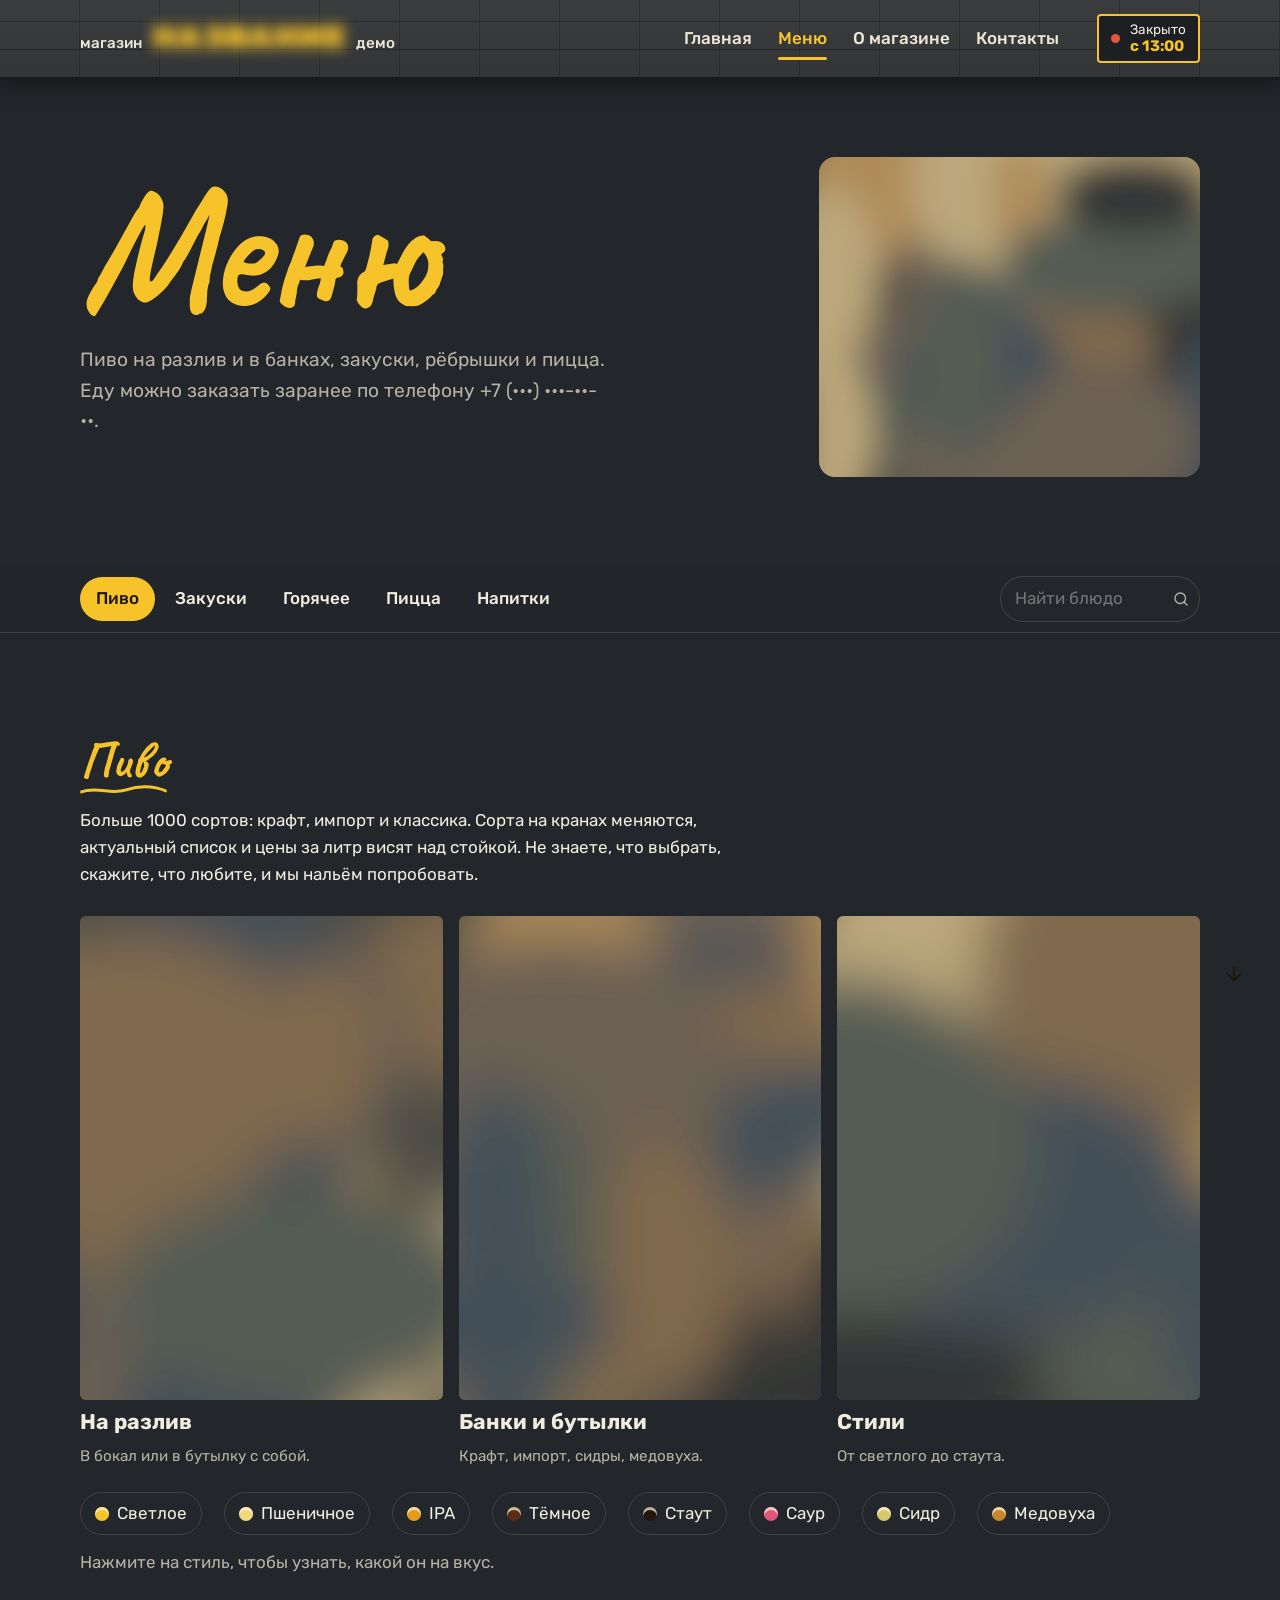
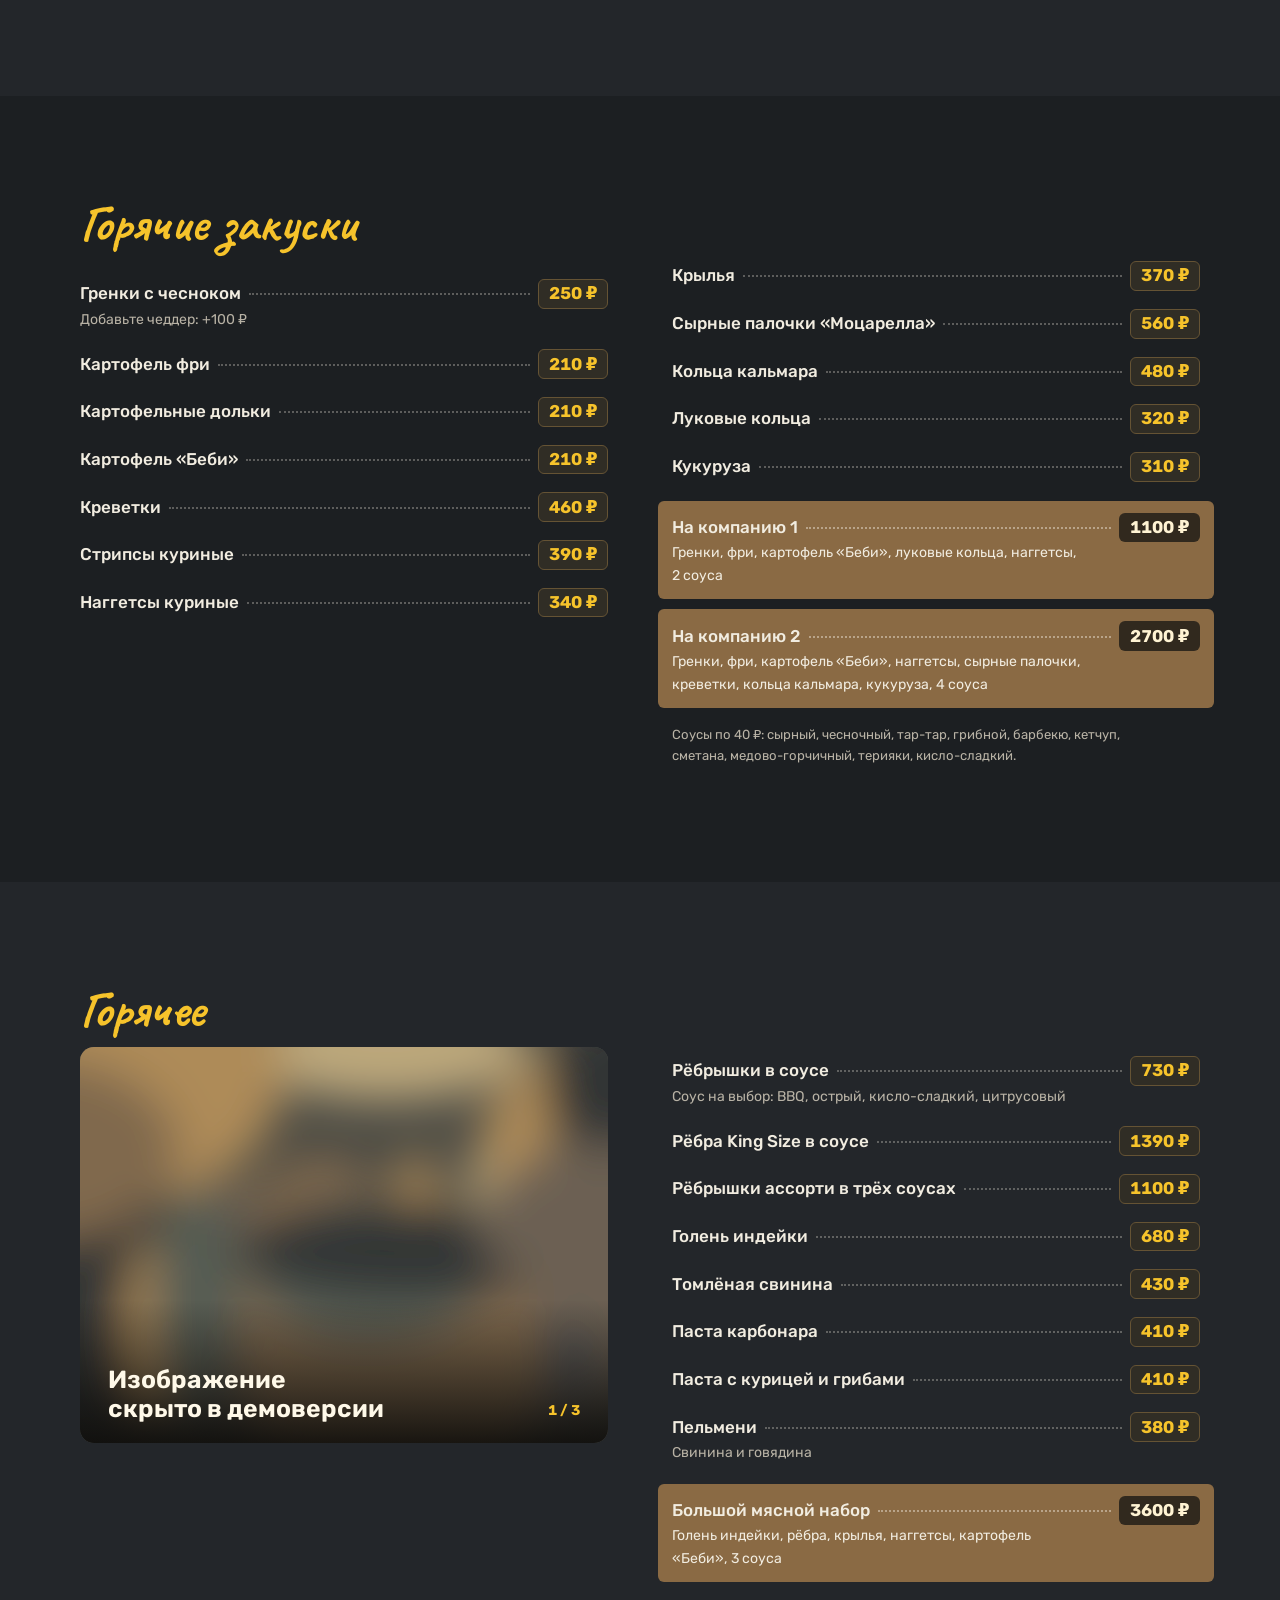
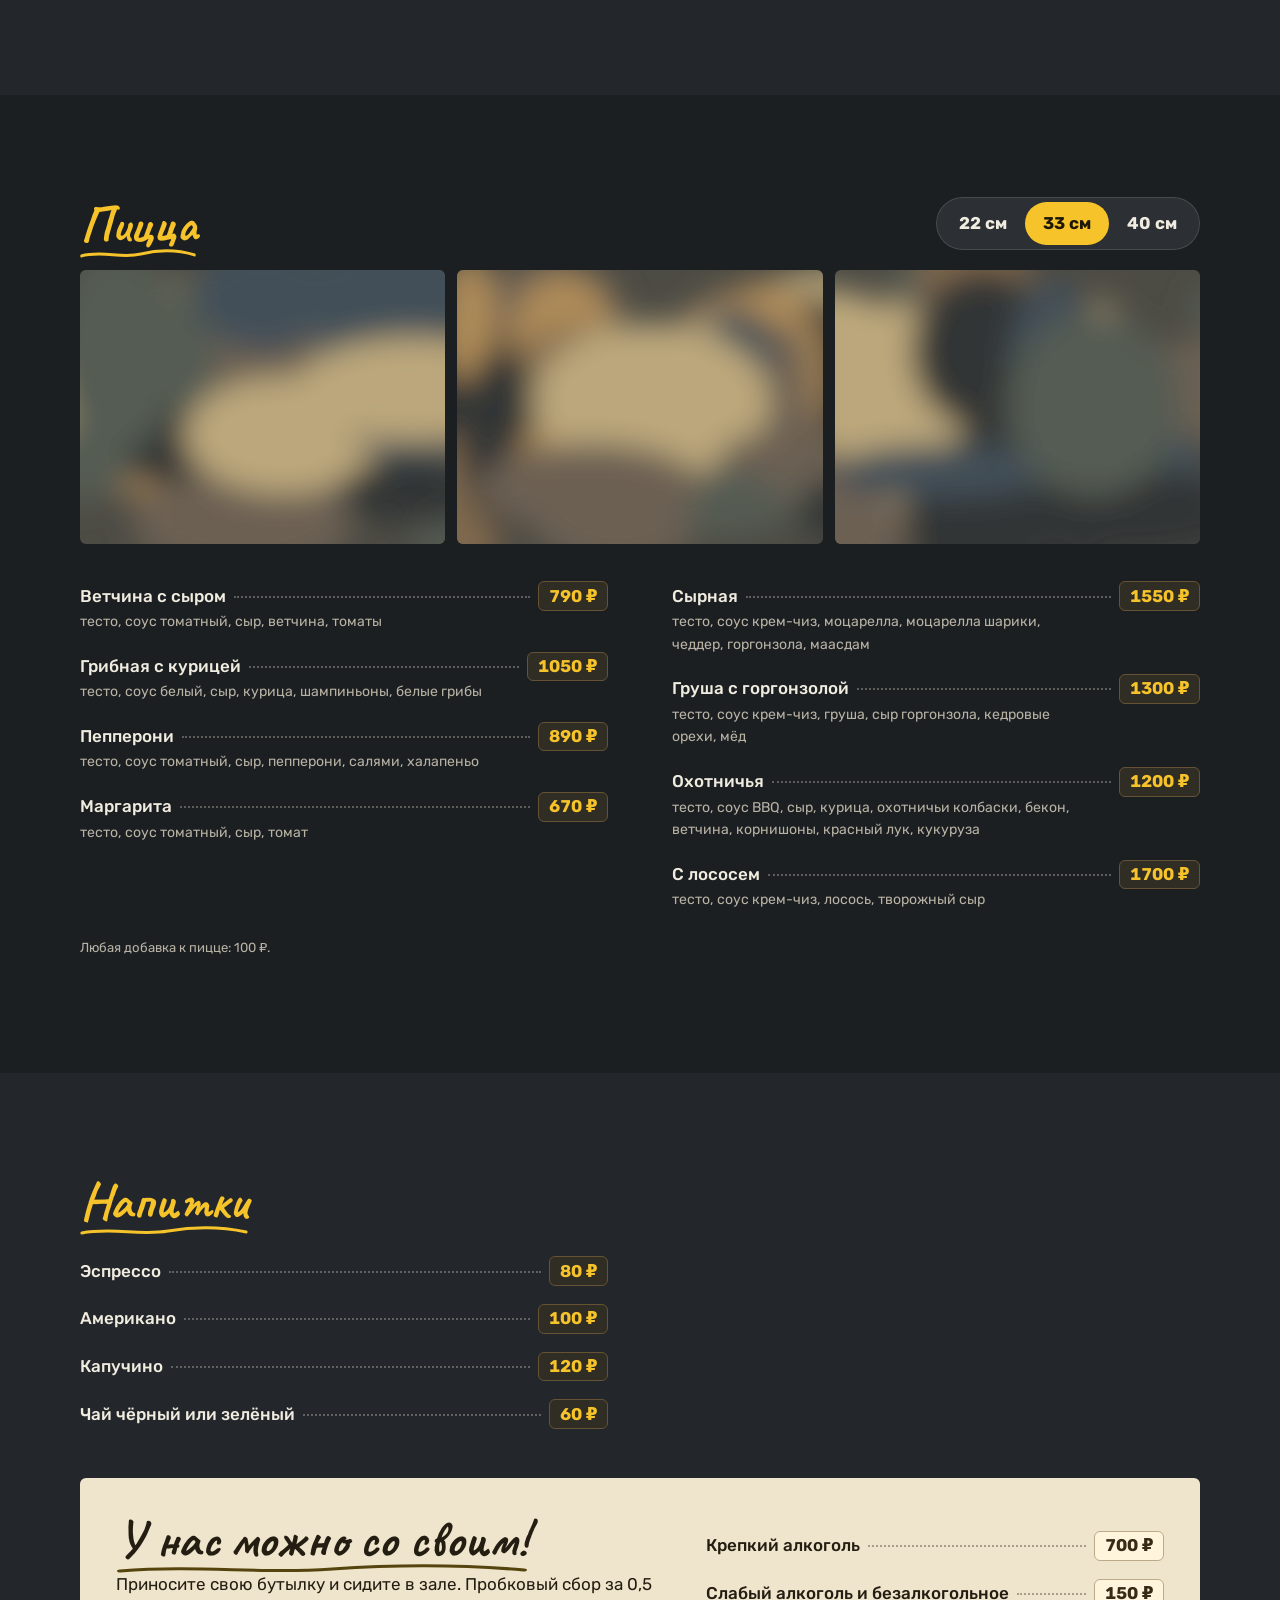
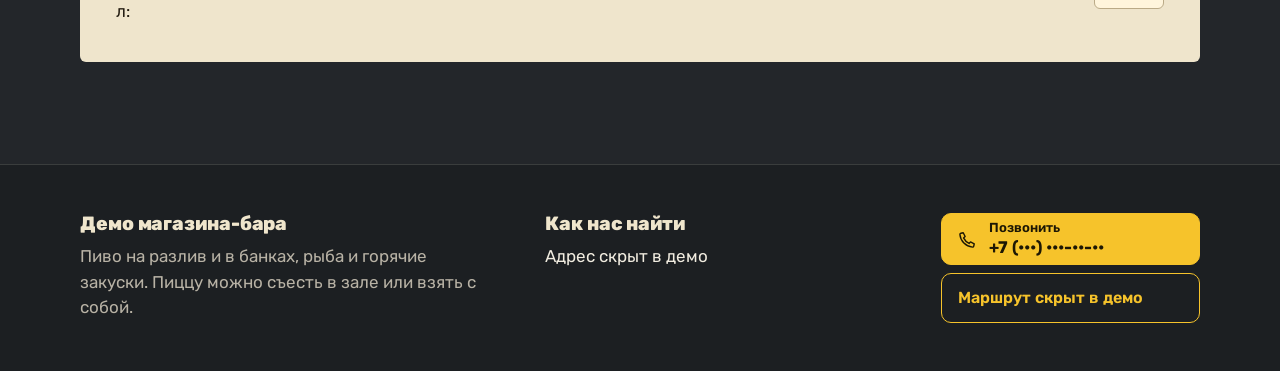
==== menu.html @ 4561864c "Publish anonymized interactive menu demo" ====
<!doctype html>
<html lang="ru" class="no-js"><head>
  <meta charset="utf-8">
  <meta name="viewport" content="width=device-width, initial-scale=1">
  <title>Меню: Демо</title>
  <link rel="icon" href="favicon.svg" type="image/svg+xml">
  <meta name="description" content="Демонстрационный сайт магазина-бара с интерактивным меню.">
  <link rel="stylesheet" href="styles.css?v=price-tags1">
  <link rel="stylesheet" href="header.css?v=visit6">
  <link rel="stylesheet" href="fx.css?v=bubbles4">
  <link rel="stylesheet" href="menu.css?v=site4">
  <script src="fx.js?v=visit6" defer=""></script>
  <script src="menu.js?v=20261122-2" defer=""></script>
<meta name="robots" content="noindex,nofollow"><link rel="stylesheet" href="preview.css"></head>
<body>
  <a class="skip" href="#main">К содержимому</a>
  <header class="site-header">
    <div class="wrap facade">
      <a class="sign-logo" href="index.html" aria-label="Магазин-бар «Демо», на главную"><small>магазин</small><b>Название</b><small>демо</small></a>
      <nav class="nav" id="site-nav" aria-label="Разделы сайта">
        <a href="index.html">Главная</a>
        <a href="menu.html" aria-current="page">Меню</a>
        <a href="about.html">О магазине</a>
        <a href="contacts.html">Контакты</a>
      </nav>
      <a class="plate" href="contacts.html" aria-label="Часы работы и контакты"><i></i><span class="plate-text">Часы<b>работы</b></span></a>
      <button class="menu-btn" type="button" aria-expanded="false" aria-controls="site-nav">Разделы</button>
    </div>
  </header>
  <main id="main">

    <section class="hero menu-hero">
      <div class="wrap">
        <div>
          <h1 class="menu-title">Меню</h1>
          <p class="lead">Пиво на разлив и в банках, закуски, рёбрышки и пицца. Еду можно заказать заранее по телефону <span class=" demo-inactive" title="Контакты скрыты в демоверсии">+7 (•••) •••-••-••</span>.</p>
        </div>
        <img width="1280" height="853" class="menu-cover" src="media/blur-f9ff149d.svg" alt="Изображение скрыто в демоверсии" fetchpriority="high">
      </div>
    </section>

    <nav class="m-tabs" aria-label="Разделы меню">
      <div class="wrap">
        <div class="category-strip">
          <span class="pill" aria-hidden="true"></span>
        <a href="#beer">Пиво</a><a href="#snacks">Закуски</a><a href="#hot">Горячее</a><a href="#pizza">Пицца</a><a href="#drinks">Напитки</a>
        </div>
        <label class="m-search"><span class="sr">Найти блюдо</span><input id="menu-search" type="search" placeholder="Найти блюдо" autocomplete="off"><svg class="ico" viewBox="0 0 24 24" aria-hidden="true"><circle cx="11" cy="11" r="7"></circle><path d="M20 20l-4-4"></path></svg></label>
      </div>
    </nav>

    <div class="search-empty wrap"><h2>Ничего не нашли</h2><p class="lead" style="margin-inline:auto">Попробуйте другое слово, например «пицца» или «крылья».</p></div>

    <section id="beer" class="m-section">
      <div class="wrap">
        <h2 class="hand">Пиво</h2>
        <p>Больше 1000 сортов: крафт, импорт и классика. Сорта на кранах меняются, актуальный список и цены за литр висят над стойкой. Не знаете, что выбрать, скажите, что любите, и мы нальём попробовать.</p>
        <div class="beer-intro">
          <figure><img width="1254" height="1254" src="media/blur-75614ca8.svg" alt="Изображение скрыто в демоверсии" loading="lazy" decoding="async"><figcaption><h3>На разлив</h3><p>В бокал или в бутылку с собой.</p></figcaption></figure>
          <figure><img width="1254" height="1254" src="media/blur-b5d09174.svg" alt="Изображение скрыто в демоверсии" loading="lazy" decoding="async"><figcaption><h3>Банки и бутылки</h3><p>Крафт, импорт, сидры, медовуха.</p></figcaption></figure>
          <figure><img src="media/blur-c4da82c0.svg" width="1086" height="1448" alt="Изображение скрыто в демоверсии" loading="lazy" decoding="async"><figcaption><h3>Стили</h3><p>От светлого до стаута.</p></figcaption></figure>
        </div>
        <ul class="styles-row" aria-label="Стили пива"><li><button type="button" style="--c:#f6c32b" aria-pressed="false" data-note="лёгкое и освежающее, с мягкой солодовой сладостью."><i style="--c:#f6c32b"></i>Светлое</button></li><li><button type="button" style="--c:#f3d77a" aria-pressed="false" data-note="мутное и мягкое, с нотками банана и гвоздики."><i style="--c:#f3d77a"></i>Пшеничное</button></li><li><button type="button" style="--c:#e59a1c" aria-pressed="false" data-note="много хмеля: цитрус, хвоя и заметная горечь."><i style="--c:#e59a1c"></i>IPA</button></li><li><button type="button" style="--c:#5a2d12" aria-pressed="false" data-note="карамель и хлебная корочка, но без тяжести."><i style="--c:#5a2d12"></i>Тёмное</button></li><li><button type="button" style="--c:#24150c" aria-pressed="false" data-note="кофе и шоколад, плотный и бархатистый."><i style="--c:#24150c"></i>Стаут</button></li><li><button type="button" style="--c:#e0567a" aria-pressed="false" data-note="кислое пиво, часто с фруктами и ягодами."><i style="--c:#e0567a"></i>Саур</button></li><li><button type="button" style="--c:#d9c86a" aria-pressed="false" data-note="из яблок, бывает от сухого до сладкого."><i style="--c:#d9c86a"></i>Сидр</button></li><li><button type="button" style="--c:#c8862a" aria-pressed="false" data-note="на мёде, сладкая и пряная."><i style="--c:#c8862a"></i>Медовуха</button></li></ul>
        <p class="style-note" aria-live="polite">Нажмите на стиль, чтобы узнать, какой он на вкус.</p>
      </div>
    </section>

    <section id="snacks" class="m-section band">
      <div class="wrap board-cols">
        <div>
          <h2 class="hand">Горячие закуски</h2>
          <ul class="dots">
            <li><span class="row"><span class="name">Гренки с чесноком</span><span class="price">250 ₽</span></span><span class="desc">Добавьте чеддер: +100 ₽</span></li>
            <li><span class="row"><span class="name">Картофель фри</span><span class="price">210 ₽</span></span></li>
            <li><span class="row"><span class="name">Картофельные дольки</span><span class="price">210 ₽</span></span></li>
            <li><span class="row"><span class="name">Картофель «Беби»</span><span class="price">210 ₽</span></span></li>
            <li><span class="row"><span class="name">Креветки</span><span class="price">460 ₽</span></span></li>
            <li><span class="row"><span class="name">Стрипсы куриные</span><span class="price">390 ₽</span></span></li>
            <li><span class="row"><span class="name">Наггетсы куриные</span><span class="price">340 ₽</span></span></li>
          </ul>
        </div>
        <div>
          <ul class="dots" style="margin-top:clamp(0px, 4.2vw, 64px)">
            <li><span class="row"><span class="name">Крылья</span><span class="price">370 ₽</span></span></li>
            <li><span class="row"><span class="name">Сырные палочки «Моцарелла»</span><span class="price">560 ₽</span></span></li>
            <li><span class="row"><span class="name">Кольца кальмара</span><span class="price">480 ₽</span></span></li>
            <li><span class="row"><span class="name">Луковые кольца</span><span class="price">320 ₽</span></span></li>
            <li><span class="row"><span class="name">Кукуруза</span><span class="price">310 ₽</span></span></li>
            <li class="set"><span class="row"><span class="name">На компанию 1</span><span class="price">1100 ₽</span></span><span class="desc">Гренки, фри, картофель «Беби», луковые кольца, наггетсы, 2 соуса</span></li>
            <li class="set"><span class="row"><span class="name">На компанию 2</span><span class="price">2700 ₽</span></span><span class="desc">Гренки, фри, картофель «Беби», наггетсы, сырные палочки, креветки, кольца кальмара, кукуруза, 4 соуса</span></li>
          </ul>
          <p class="note" style="margin-top:16px">Соусы по 40 ₽: сырный, чесночный, тар-тар, грибной, барбекю, кетчуп, сметана, медово-горчичный, терияки, кисло-сладкий.</p>
        </div>
      </div>
    </section>

    <section id="hot" class="m-section">
      <div class="wrap board-cols" style="align-items:center">
        <figure class="hot-gallery" aria-label="Фотографии горячих блюд">
          <img class="photo" src="media/blur-4751c805.svg" width="960" height="1280" alt="Изображение скрыто в демоверсии" loading="lazy" decoding="async">
          <img width="1280" height="853" class="photo" src="media/blur-5beac68b.svg" alt="Изображение скрыто в демоверсии" loading="lazy" decoding="async">
          <img width="1024" height="1536" class="photo" src="media/blur-de0e8c28.svg" alt="Изображение скрыто в демоверсии" loading="lazy" decoding="async">
          <figcaption class="gallery-bar" hidden=""></figcaption>
        </figure>
        <div>
          <h2 class="hand">Горячее</h2>
          <ul class="dots">
            <li><span class="row"><span class="name">Рёбрышки в соусе</span><span class="price">730 ₽</span></span><span class="desc">Соус на выбор: BBQ, острый, кисло-сладкий, цитрусовый</span></li>
            <li><span class="row"><span class="name">Рёбра King Size в соусе</span><span class="price">1390 ₽</span></span></li>
            <li><span class="row"><span class="name">Рёбрышки ассорти в трёх соусах</span><span class="price">1100 ₽</span></span></li>
            <li><span class="row"><span class="name">Голень индейки</span><span class="price">680 ₽</span></span></li>
            <li><span class="row"><span class="name">Томлёная свинина</span><span class="price">430 ₽</span></span></li>
            <li><span class="row"><span class="name">Паста карбонара</span><span class="price">410 ₽</span></span></li>
            <li><span class="row"><span class="name">Паста с курицей и грибами</span><span class="price">410 ₽</span></span></li>
            <li><span class="row"><span class="name">Пельмени</span><span class="price">380 ₽</span></span><span class="desc">Свинина и говядина</span></li>
            <li class="set"><span class="row"><span class="name">Большой мясной набор</span><span class="price">3600 ₽</span></span><span class="desc">Голень индейки, рёбра, крылья, наггетсы, картофель «Беби», 3 соуса</span></li>
          </ul>
        </div>
      </div>
    </section>

    <section id="pizza" class="m-section band">
      <div class="wrap">
        <div class="pizza-head">
          <h2 class="hand">Пицца</h2>
          <fieldset class="size-switch">
            <legend class="sr">Размер пиццы</legend>
            <input type="radio" name="size" id="s22" value="22"><label for="s22">22 см</label>
            <input type="radio" name="size" id="s33" value="33" checked=""><label for="s33">33 см</label>
            <input type="radio" name="size" id="s40" value="40"><label for="s40">40 см</label>
          </fieldset>
        </div>
        <div class="pizza-photos">
          <img src="media/blur-4e6efe01.svg" width="1280" height="853" alt="Изображение скрыто в демоверсии" loading="lazy" decoding="async">
          <img src="media/blur-3e0141e2.svg" width="1280" height="853" alt="Изображение скрыто в демоверсии" loading="lazy" decoding="async">
          <img src="media/blur-7a0682ce.svg" width="1280" height="853" alt="Изображение скрыто в демоверсии" loading="lazy" decoding="async">
        </div>
        <div class="board-cols" aria-live="polite">
          <ul class="dots">
            <li><span class="row"><span class="name">Ветчина с сыром</span><span class="price"><span class="num" data-s22="490" data-s33="790" data-s40="990">790</span> ₽</span></span><span class="desc">тесто, соус томатный, сыр, ветчина, томаты</span><span class="desc sizes-static">22 см: 490 ₽, 33 см: 790 ₽, 40 см: 990 ₽</span></li>
            <li><span class="row"><span class="name">Грибная с курицей</span><span class="price"><span class="num" data-s22="690" data-s33="1050" data-s40="1400">1050</span> ₽</span></span><span class="desc">тесто, соус белый, сыр, курица, шампиньоны, белые грибы</span><span class="desc sizes-static">22 см: 690 ₽, 33 см: 1050 ₽, 40 см: 1400 ₽</span></li>
            <li><span class="row"><span class="name">Пепперони</span><span class="price"><span class="num" data-s22="570" data-s33="890" data-s40="1200">890</span> ₽</span></span><span class="desc">тесто, соус томатный, сыр, пепперони, салями, халапеньо</span><span class="desc sizes-static">22 см: 570 ₽, 33 см: 890 ₽, 40 см: 1200 ₽</span></li>
            <li><span class="row"><span class="name">Маргарита</span><span class="price"><span class="num" data-s22="430" data-s33="670" data-s40="800">670</span> ₽</span></span><span class="desc">тесто, соус томатный, сыр, томат</span><span class="desc sizes-static">22 см: 430 ₽, 33 см: 670 ₽, 40 см: 800 ₽</span></li>
          </ul>
          <ul class="dots">
            <li><span class="row"><span class="name">Сырная</span><span class="price"><span class="num" data-s22="970" data-s33="1550" data-s40="1900">1550</span> ₽</span></span><span class="desc">тесто, соус крем-чиз, моцарелла, моцарелла шарики, чеддер, горгонзола, маасдам</span><span class="desc sizes-static">22 см: 970 ₽, 33 см: 1550 ₽, 40 см: 1900 ₽</span></li>
            <li><span class="row"><span class="name">Груша с горгонзолой</span><span class="price"><span class="num" data-s22="840" data-s33="1300" data-s40="1600">1300</span> ₽</span></span><span class="desc">тесто, соус крем-чиз, груша, сыр горгонзола, кедровые орехи, мёд</span><span class="desc sizes-static">22 см: 840 ₽, 33 см: 1300 ₽, 40 см: 1600 ₽</span></li>
            <li><span class="row"><span class="name">Охотничья</span><span class="price"><span class="num" data-s22="730" data-s33="1200" data-s40="1500">1200</span> ₽</span></span><span class="desc">тесто, соус BBQ, сыр, курица, охотничьи колбаски, бекон, ветчина, корнишоны, красный лук, кукуруза</span><span class="desc sizes-static">22 см: 730 ₽, 33 см: 1200 ₽, 40 см: 1500 ₽</span></li>
            <li><span class="row"><span class="name">С лососем</span><span class="price"><span class="num" data-s22="900" data-s33="1700" data-s40="2000">1700</span> ₽</span></span><span class="desc">тесто, соус крем-чиз, лосось, творожный сыр</span><span class="desc sizes-static">22 см: 900 ₽, 33 см: 1700 ₽, 40 см: 2000 ₽</span></li>
          </ul>
        </div>
        <p class="note" style="margin-top:16px">Любая добавка к пицце: 100 ₽.</p>
      </div>
    </section>

    <section id="drinks" class="m-section">
      <div class="wrap">
        <div class="board-cols" style="margin-bottom:40px">
          <div>
            <h2 class="hand">Напитки</h2>
            <ul class="dots">
            <li><span class="row"><span class="name">Эспрессо</span><span class="price">80 ₽</span></span></li>
            <li><span class="row"><span class="name">Американо</span><span class="price">100 ₽</span></span></li>
            <li><span class="row"><span class="name">Капучино</span><span class="price">120 ₽</span></span></li>
            <li><span class="row"><span class="name">Чай чёрный или зелёный</span><span class="price">60 ₽</span></span></li>
            </ul>
          </div>
        </div>
        <div class="slip">
          <div>
            <h2 class="hand">У нас можно со своим!</h2>
            <p>Приносите свою бутылку и сидите в зале. Пробковый сбор за 0,5 л:</p>
          </div>
          <ul class="dots">
            <li><span class="row"><span class="name">Крепкий алкоголь</span><span class="price">700 ₽</span></span></li>
            <li><span class="row"><span class="name">Слабый алкоголь и безалкогольное</span><span class="price">150 ₽</span></span></li>
          </ul>
        </div>
      </div>
    </section>
  </main>
  <button class="to-top" type="button" aria-label="Наверх"><svg class="ico" viewBox="0 0 24 24" aria-hidden="true"><path d="M12 19V5m-7 7 7-7 7 7"></path></svg></button>
  <footer class="site-footer">
    <div class="wrap footer-inner">
      <div class="footer-about">
        <h2>Демо магазина-бара</h2>
        <p>Пиво на разлив и в банках, рыба и горячие закуски. Пиццу можно съесть в зале или взять с собой.</p>
      </div>
      <div class="footer-location">
        <h2>Как нас найти</h2>
        <p>Адрес скрыт в демо</p>
      </div>
      <div class="footer-actions">
        <span class="btn btn-primary footer-call demo-inactive" title="Контакты скрыты в демоверсии">
          <svg class="ico" viewBox="0 0 24 24" aria-hidden="true"><path d="M6.6 3.5 9 8.2 7 10a15 15 0 0 0 7 7l1.8-2 4.7 2.4-.6 3a1.5 1.5 0 0 1-1.6 1.2C9.8 20.8 3.2 14.2 2.4 5.7A1.5 1.5 0 0 1 3.6 4.1Z"></path></svg>
          <span>Позвонить<strong>+7 (•••) •••-••-••</strong></span>
        </span>
        <span class="btn btn-ghost footer-route demo-inactive" title="Контакты скрыты в демоверсии">Маршрут скрыт в демо</span>
      </div>
    </div>
  </footer>


</body></html>
---- styles.css ----
@font-face { font-family: "Rubik"; font-weight: 300 900; font-display: swap; src: url(fonts/rubik-cyrillic.woff2) format("woff2"); unicode-range: U+0301, U+0400-045F, U+0490-0491, U+04B0-04B1, U+2116; }
@font-face { font-family: "Rubik"; font-weight: 300 900; font-display: swap; src: url(fonts/rubik-latin.woff2) format("woff2"); unicode-range: U+0000-00FF, U+0131, U+0152-0153, U+02BB-02BC, U+02C6, U+02DA, U+02DC, U+2000-206F, U+20AC, U+2122, U+2212, U+FEFF; }
@font-face { font-family: "Caveat"; font-weight: 700; font-display: swap; src: url(fonts/caveat-cyrillic.woff2) format("woff2"); unicode-range: U+0301, U+0400-045F, U+0490-0491, U+04B0-04B1, U+2116; }
@font-face { font-family: "Caveat"; font-weight: 700; font-display: swap; src: url(fonts/caveat-latin.woff2) format("woff2"); unicode-range: U+0000-00FF, U+2000-206F, U+20AC, U+2212; }

:root {
  --graphite: #23262a;   
  --graphite-2: #2c3035; 
  --board: #1c1f22;      
  --chalk: #f1ece0;      
  --chalk-dim: #b8b2a5;
  --mustard: #f6c32b;    
  --mustard-ink: #1d1704;
  --tobacco: #8a6a44;    
  --cream: #efe5cc;
  --line: rgba(241, 236, 224, .14);
  --wrap: 1120px;
  --sans: "Rubik", system-ui, sans-serif;
  --hand: "Caveat", "Rubik", cursive;
  
  --t-small: .82rem;
  --t-h3: 1.333rem;
  --t-h2: clamp(1.8rem, 3.6vw, 2.37rem);
}

* { box-sizing: border-box; }
html { color-scheme: dark; }
body { margin: 0; background: var(--graphite); color: var(--chalk); font: 400 17px/1.6 var(--sans); }
img { display: block; max-width: 100%; height: auto; }
a { color: var(--mustard); }
a:focus-visible, button:focus-visible, [tabindex]:focus-visible { outline: 3px solid var(--mustard); outline-offset: 3px; }

.wrap { width: min(var(--wrap), 100% - 32px); margin-inline: auto; }
.skip { position: absolute; left: -9999px; }
.skip:focus { left: 16px; top: 16px; background: var(--mustard); color: var(--mustard-ink); padding: 8px 12px; z-index: 100; }
.sr { position: absolute; width: 1px; height: 1px; overflow: hidden; clip: rect(0 0 0 0); white-space: nowrap; }

h1, h2, h3 { line-height: 1.1; margin: 0 0 .5em; }
h1 { font-size: clamp(2.6rem, 7vw, 4.2rem); font-weight: 800; letter-spacing: -.01em; }
h2 { font-size: var(--t-h2); font-weight: 800; letter-spacing: -.005em; }
h3 { font-size: var(--t-h3); font-weight: 700; }
p { margin: 0 0 1em; max-width: 62ch; }
.lead { font-size: 1.2rem; color: var(--chalk-dim); max-width: 44ch; }
.note { color: var(--chalk-dim); font-size: var(--t-small); }
.todo { background: rgba(246, 195, 43, .12); border-left: 3px solid var(--mustard); padding: 10px 14px; color: var(--cream); font-size: .9rem; max-width: 52ch; }


.btn { display: inline-block; padding: 12px 24px; border-radius: 999px; font-weight: 700; text-decoration: none; border: 2px solid var(--mustard); transition: background .2s, color .2s, border-color .2s; }
.btn-primary { background: var(--mustard); color: var(--mustard-ink); }
.btn-primary:hover { background: var(--cream); border-color: var(--cream); }
.btn-ghost { color: var(--mustard); }
.btn-ghost:hover { background: var(--mustard); color: var(--mustard-ink); }
.btn-row { display: flex; flex-wrap: wrap; gap: 12px; margin-top: 24px; }


section { padding-block: clamp(56px, 8vw, 104px); }
.band { background: var(--board); }
.split { display: grid; grid-template-columns: 1fr 1fr; gap: clamp(28px, 5vw, 64px); align-items: center; }
.photo { border-radius: 6px; width: 100%; object-fit: cover; }


.hero { padding-block: clamp(36px, 6vw, 80px) clamp(48px, 7vw, 96px); }
.hero .wrap { display: grid; grid-template-columns: 1.3fr .7fr; gap: 32px; align-items: end; }
.sign { font-size: clamp(4.2rem, 15vw, 10.5rem); font-weight: 900; line-height: .86; letter-spacing: -.02em; color: var(--mustard); text-transform: uppercase; margin: 0 0 .25em; }
.sign small { display: block; font-size: max(.2em, 1.15rem); letter-spacing: 0; text-transform: none; color: var(--chalk); font-weight: 500; line-height: 1.3; margin-top: .9em; }


.wide-photo { padding: 0; margin: 0; }
.wide-photo img { width: 100%; height: clamp(240px, 38vw, 520px); object-fit: cover; object-position: 50% 70%; }
.wide-photo figcaption { width: min(var(--wrap), 100% - 32px); margin: 10px auto 0; color: var(--chalk-dim); font-size: var(--t-small); }


.rows { list-style: none; margin: 32px 0 0; padding: 0; border-top: 1px solid var(--line); }
.rows li { display: grid; grid-template-columns: 220px 1fr; gap: 28px; align-items: center; padding: 24px 0; border-bottom: 1px solid var(--line); }
.rows img, .rows .ph { aspect-ratio: 4 / 3; width: 100%; object-fit: cover; border-radius: 6px; }
.rows h3 { margin-bottom: .3em; }
.rows p { color: var(--chalk-dim); margin: 0; }


.board { background: var(--board); border-radius: 10px; padding: clamp(24px, 4vw, 44px); }
.hand { font-family: var(--hand); font-weight: 700; color: var(--mustard); font-size: clamp(2.2rem, 5vw, 3.2rem); line-height: 1; margin: 0 0 .4em; letter-spacing: 0; }
.dots { list-style: none; margin: 0; padding: 0; }
.dots li { padding: 9px 0; }
.dots .row { display: flex; align-items: baseline; gap: 8px; }
.dots .row::after { content: ""; order: 1; flex: 1; border-bottom: 2px dotted rgba(241, 236, 224, .3); transform: translateY(-4px); min-width: 16px; }
.dots .name { font-weight: 500; }
.dots .price { order: 2; font-weight: 700; color: var(--mustard); white-space: nowrap; font-variant-numeric: tabular-nums; }
.dots .desc { display: block; color: var(--chalk-dim); font-size: .88rem; max-width: 46ch; }
.dots li.set { background: var(--tobacco); margin: 10px -14px; padding: 12px 14px; border-radius: 6px; }
.dots li.set .row::after { border-color: rgba(241, 236, 224, .45); }
.dots li.set .price, .dots li.set .desc { color: var(--chalk); }


.slip { background: var(--cream); color: #241d12; border-radius: 6px; padding: clamp(22px, 4vw, 36px); display: grid; grid-template-columns: 1.2fr 1fr; gap: 12px 40px; align-items: center; }
.slip .hand { color: #241d12; margin: 0; }
.slip p { margin: 6px 0 0; }
.slip .dots .row::after { border-color: rgba(36, 29, 18, .35); }
.slip .dots .price { color: #241d12; }


.hours { list-style: none; padding: 0; margin: 0 0 1.2em; max-width: 440px; }
.hours li { display: flex; justify-content: space-between; gap: 16px; padding: 12px 0; border-bottom: 1px solid var(--line); }
.hours b { color: var(--mustard); white-space: nowrap; font-variant-numeric: tabular-nums; }
.hours li.today { font-weight: 700; }
.hours li.today span::after { content: ", сегодня"; font-weight: 400; color: var(--chalk-dim); }


.steps { list-style: none; margin: 32px 0 0; padding: 0; display: grid; grid-template-columns: repeat(3, 1fr); gap: 28px; counter-reset: step; }
.steps li { counter-increment: step; border-top: 3px solid var(--mustard); padding-top: 16px; }
.steps li::before { content: counter(step); display: block; font-weight: 900; font-size: 2.4rem; line-height: 1; color: var(--mustard); margin-bottom: 10px; }
.steps p { color: var(--chalk-dim); margin: 0; }
.steps.vertical { grid-template-columns: 1fr; gap: 20px; margin-top: 20px; }
.steps.vertical li { border-top: 0; border-left: 3px solid var(--mustard); padding: 0 0 0 18px; }
.steps.vertical li::before { font-size: 1.6rem; margin-bottom: 4px; }


.gallery { display: grid; grid-template-columns: 2fr 1fr 1fr; grid-auto-rows: 220px; gap: 12px; margin-top: 28px; }
.gallery figure { margin: 0; position: relative; }
.gallery figure:first-child { grid-row: span 2; }
.gallery img { width: 100%; height: 100%; object-fit: cover; border-radius: 6px; }
.gallery figcaption { position: absolute; left: 10px; bottom: 10px; background: var(--graphite); padding: 4px 10px; border-radius: 4px; font-size: var(--t-small); }


.pin-photo { position: relative; }
.pin-photo img { border-radius: 6px; width: 100%; }
.pin { position: absolute; left: var(--x); top: var(--y); transform: translate(-50%, -100%); display: flex; flex-direction: column; align-items: center; }
.pin span { background: var(--mustard); color: var(--mustard-ink); font-weight: 700; padding: 6px 12px; border-radius: 999px; white-space: nowrap; }
.pin::after { content: ""; border: 9px solid transparent; border-top-color: var(--mustard); }

.phone-big { font-size: clamp(1.8rem, 5vw, 2.8rem); font-weight: 800; color: var(--mustard); text-decoration: none; letter-spacing: -.01em; }
.phone-big:hover { text-decoration: underline; text-decoration-thickness: 3px; text-underline-offset: 6px; }


.ph {
  display: grid; place-content: center; gap: 6px; text-align: center; padding: 18px;
  border: 2px dashed var(--mustard); border-radius: 6px;
  background: repeating-linear-gradient(135deg, var(--graphite-2) 0 14px, #33373c 14px 28px);
  color: var(--cream); font-size: .9rem;
}
.ph::before { content: "Нужно фото"; font-weight: 700; font-size: .78rem; color: var(--mustard-ink); background: var(--mustard); padding: 4px 8px; border-radius: 4px; justify-self: center; }
.ph small { color: var(--chalk-dim); }


.site-footer { background: var(--board); border-top: 1px solid var(--line); }
.footer-inner {
  display: grid; grid-template-columns: minmax(0,1.2fr) minmax(0,1fr) minmax(210px,.75fr);
  align-items: start; gap: clamp(24px,4vw,54px); padding-block: clamp(28px,4vw,48px);
}
.site-footer h2 { font-size: 1.2rem; color: var(--cream); margin: 0 0 10px; }
.site-footer p { color: var(--chalk-dim); max-width: 38ch; margin: 0; line-height: 1.5; }
.footer-location p:first-of-type { color: var(--chalk); margin-bottom: 4px; }
.footer-actions { display: grid; gap: 8px; }
.footer-actions .btn { display: flex; align-items: center; justify-content: flex-start; gap: 12px; min-height: 50px; padding: 6px 16px; border-width: 1px; border-radius: 10px; line-height: 1.25; font-size: 1rem; font-weight: 600; }
.footer-actions .ico { width: 19px; height: 19px; }
.footer-call span { display: grid; gap: 1px; font-size: .82rem; }
.footer-call strong { font-size: 1.05rem; font-weight: 700; }
.footer-route:hover { background: rgba(246,195,43,.08); color: var(--mustard); }
@media (max-width: 800px) {
  .footer-inner { grid-template-columns: 1fr 1fr; gap: 22px 32px; }
  .footer-actions { grid-column: 1 / -1; grid-template-columns: repeat(2,minmax(0,1fr)); }
}
@media (max-width: 540px) {
  .footer-inner { grid-template-columns: minmax(0,1fr); }
  .footer-actions { grid-template-columns: 1fr; }
  .footer-location { border-top: 1px solid var(--line); padding-top: 18px; }
  .footer-actions { margin-right: 54px; }
}


@media (max-width: 860px) {
  .hero .wrap, .split, .slip { grid-template-columns: 1fr; }
  .rows li { grid-template-columns: 120px 1fr; gap: 16px; }
  .rows .ph small { display: none; }
  .steps { grid-template-columns: 1fr; }
  .gallery { grid-template-columns: 1fr 1fr; grid-auto-rows: 160px; }
  .gallery figure:first-child { grid-column: span 2; grid-row: span 2; }
}

a[href^="tel:"] { white-space: nowrap; }

.visit { display: grid; grid-template-columns: 1fr 1fr; border: 1px solid var(--line); border-radius: 16px; overflow: hidden; background: #1d2022; }
.visit-info { padding: clamp(24px,4vw,56px); }
.visit-info h2 { max-width: 12ch; font-size: clamp(2.25rem,4.2vw,4rem); line-height: 1.02; letter-spacing: -.035em; margin: 0 0 28px; }
.visit .hours { max-width: none; margin-bottom: 24px; }
.visit .hours li { align-items: baseline; }
.visit .hours b { font-size: clamp(1.15rem,2vw,1.65rem); }
.visit-actions { display:flex; align-items:center; flex-wrap:wrap; gap:12px; }
.visit-actions .visit-phone { display:inline-flex; align-items:center; gap:10px; padding:8px 14px; border:1px solid #716039; border-radius:12px; text-decoration:none; color:var(--cream); }
.visit-phone .ico { color:var(--mustard); }
.visit-phone small,.visit-phone strong { display:block; line-height:1.25; }
.visit-phone small { font-size:.78rem; }
.visit-phone:hover,.visit-phone:focus-visible { background:#3b3424; }
.visit-award { display: grid; grid-template-rows: minmax(160px,1fr) auto; min-width: 0; scroll-margin-top: 90px; }
.visit-award img { width: 100%; height: 100%; min-height: 0; max-height: 450px; object-fit: cover; }
.visit-review { display: flex; align-items: center; justify-content: space-between; gap: 16px; padding: clamp(18px,2.5vw,32px); background: var(--cream); color: #292318; }
.visit-review h3 { font-size: clamp(1.35rem,2.2vw,2rem); line-height: 1.1; margin: 4px 0 0; }
.visit-review a { flex: none; display: grid; color: inherit; text-align: right; line-height: 1.25; text-decoration: none; }
.visit-review strong { font-size: 1.65rem; }
.visit-review small { text-decoration: underline; text-underline-offset: 3px; font-size: .9rem; }
.visit-review a:hover small { text-decoration-thickness: 2px; }
@media(max-width: 760px) {
  .visit { grid-template-columns: minmax(0,1fr); }
  .visit-award img { height: clamp(190px,52vw,320px); }
}


.home-hero { background: radial-gradient(ellipse at 74% 44%, #322f27, var(--graphite) 62%); }
.home-hero .wrap, .about-hero .wrap { align-items: center; }
.home-intro { max-width: 37ch; font-size: clamp(1.15rem,2vw,1.5rem); line-height: 1.45; }
.home-hero .pour-caption { color: var(--cream); }
.about-hero .photo { max-height: 440px; object-position: center 55%; border-radius: 16px; }
.hours-panel { border: 1px solid var(--line); background: var(--board); border-radius: 16px; padding: clamp(18px,3vw,32px); }
.hours-panel .hours { margin: 12px 0 0; max-width: none; }
.hours-panel .hours li:last-child { border-bottom: 0; }
@media(max-width: 860px) {
  .home-hero .pour { margin-top: 12px; }
  .about-hero .photo { height: clamp(220px,52vw,370px); }
}

.visit-review { position:relative; background:linear-gradient(120deg,#fff3d4,var(--cream) 60%,#e8d7ae); border-top:3px solid #d7a82d; }
.visit-review a { border-left:1px dashed #a89262; padding-left:clamp(10px,2vw,24px); }
.visit-review strong span { display:inline-block; color:#965b08; }
@media(prefers-reduced-motion:no-preference) {
  .award-seen strong span { animation:review-stamp .65s cubic-bezier(.2,.75,.3,1) both; }
  @keyframes review-stamp { 0% {transform:translateY(-8px) scale(1.5) rotate(-24deg);opacity:0} 55% {transform:scale(.86) rotate(8deg);opacity:1} 100% {transform:none} }
}


.kitchen-collage { display:grid; grid-template-columns:repeat(2,minmax(0,1fr)); gap:3px; overflow:hidden; border-radius:12px; background:#bfb8b1; }
.kitchen-collage img { display:block; width:100%; height:auto; aspect-ratio:1.12; object-fit:cover; border-radius:0; }

.dots .price {
  flex:none; display:inline-block; padding:.19em .55em; border-radius:6px;
  line-height:1.25; background:#302d25; border:1px solid #655334;
}
.dots .name { min-width:0; overflow-wrap:anywhere; }
.home-hero ~ section .split .dots .price {
  padding-inline:.52em .62em; color:#251c09; background:var(--mustard);
  border-color:transparent; border-radius:3px 7px 7px 3px;
}
.home-hero ~ section .split .dots .price::before {
  content:""; display:inline-block; width:4px; height:4px; border-radius:50%;
  margin-right:.45em; background:#6f531e; vertical-align:middle;
}
.dots li.set .price { background:#31291e; color:#fff3d3; border-color:transparent; }
.slip .dots .price { color:#382a17; border-color:#baaa87; background:#fff5dc; }
@media (max-width:480px) {
  .dots .row {gap:5px}
  .dots .row::after {min-width:4px}
}
---- header.css ----
.site-header {
  position: sticky; top: 0; z-index: 50;
  
  background:
    repeating-linear-gradient(0deg, transparent 0 27px, rgba(0, 0, 0, .28) 27px 28px),
    repeating-linear-gradient(90deg, transparent 0 79px, rgba(0, 0, 0, .18) 79px 80px),
    linear-gradient(#3a3c3e, #333537);
  border-bottom: 3px solid #1a1b1c;
  box-shadow: 0 6px 18px rgba(0, 0, 0, .35);
}
.facade { display: flex; align-items: center; gap: 28px; padding-block: 14px; transition: padding .3s ease; }
.is-scrolled .facade { padding-block: 6px; }


.sign-logo { display: flex; align-items: baseline; gap: 10px; text-decoration: none; color: var(--chalk); flex: none; }
.sign-logo small { font-size: .95rem; font-weight: 500; color: #ece6d6; }
.sign-logo b {
  font-weight: 900; font-size: 2rem; line-height: 1; letter-spacing: .01em; text-transform: uppercase; color: var(--mustard);
  text-shadow: none; transition: text-shadow .3s, font-size .3s;
}
.sign-logo:hover b, .sign-logo:focus-visible b { text-shadow: 0 2px 0 #9b7410, 0 0 18px rgba(246, 195, 43, .75), 0 0 42px rgba(246, 195, 43, .35); }
.is-scrolled .sign-logo b { font-size: 1.6rem; }



.nav { display: flex; gap: 6px; margin-left: auto; }
.nav a { position: relative; color: #ece6d6; text-decoration: none; font-weight: 500; padding: 8px 10px; transition: color .2s, text-shadow .2s; }
.nav a:hover { color: var(--mustard); text-shadow: 0 0 14px rgba(246, 195, 43, .6); }
.nav a[aria-current="page"] { color: var(--mustard); }
.nav a[aria-current="page"]::after { content: ""; position: absolute; left: 10px; right: 10px; bottom: 0; height: 3px; background: var(--mustard); border-radius: 2px; }


.plate {
  flex: none; display: flex; align-items: center; gap: 10px; text-decoration: none; color: var(--chalk);
  background: #1d1f22; border: 2px solid var(--mustard); border-radius: 4px; padding: 6px 12px; font-size: .85rem; line-height: 1.15;
  transition: transform .25s cubic-bezier(.3, 1.6, .5, 1);
}
.plate:hover { transform: rotate(-2deg); }
.plate b { display: block; color: var(--mustard); font-size: .95rem; }
.plate i { width: 9px; height: 9px; border-radius: 50%; background: var(--chalk-dim); flex: none; }
.plate.is-open i { background: #5ad16b; animation: blink 1.6s ease-in-out infinite; }
.plate.is-closed i { background: #e0563f; }

.menu-btn { display: none; }

@media (max-width: 860px) {
  .facade { gap: 12px; }
  .sign-logo small { display: none; }
  .sign-logo b { font-size: 1.6rem; }
  .plate { margin-left: auto; }
  .js .menu-btn {
    display: block; position: relative; z-index: 60; border: 0; cursor: pointer;
    font: 700 1rem var(--sans); color: var(--mustard-ink); background: var(--mustard); padding: 10px 14px; border-radius: 4px;
  }
  .js .sign-logo { position: relative; z-index: 60; }

  
  .js .nav {
    position: fixed; inset: 0; z-index: 55; margin: 0; flex-direction: column; gap: 6px;
    padding: 110px 28px 40px; background: var(--board);
    transform: translateY(-101%); visibility: hidden;
    transition: transform .55s cubic-bezier(.7, 0, .3, 1), visibility 0s .55s;
  }
  .js .nav::after {
    content: ""; position: absolute; left: 0; right: 0; bottom: 0; height: 22px;
    background: repeating-linear-gradient(180deg, #4a4d50 0 4px, #2b2d30 4px 7px);
  }
  .menu-open .nav { transform: none; visibility: visible; transition: transform .6s cubic-bezier(.3, 1.15, .4, 1); }
  .js .nav a { font: 700 clamp(2.4rem, 11vw, 3.2rem)/1.1 var(--hand); color: var(--chalk); padding: 6px 0; opacity: 0; transform: translateY(-10px); transition: opacity .3s, transform .4s; }
  .menu-open .nav a { opacity: 1; transform: none; transition-delay: calc(.3s + var(--i) * 60ms); }
  .js .nav a[aria-current="page"] { color: var(--mustard); }
  .js .nav a[aria-current="page"]::after { left: 0; right: auto; width: 60%; bottom: 2px; height: 4px; }
  .menu-open { overflow: hidden; }
  .no-js .facade { flex-wrap: wrap; }
  .no-js .nav { flex-wrap: wrap; width: 100%; margin: 0; }
}
@media (max-width: 460px) {
  .facade { gap: 6px; }
  .sign-logo b, .is-scrolled .sign-logo b { font-size: clamp(1rem, 5vw, 1.4rem); }
  .plate { gap: 5px; padding: 5px 7px; }
  .plate b { font-size: .85rem; }
  .js .menu-btn { min-height: 44px; padding: 8px; font-size: .9rem; }
}
---- fx.css ----
.glass-scene { display: grid; place-items: center; min-height: 320px; }
.glass-wrap { --handle-space: 52px; position: relative; padding-right: var(--handle-space); }
.glass-wrap::after {
  content: ""; position: absolute; right: 0; top: 50px; width: 46px; height: 120px;
  border: 6px solid rgba(241, 236, 224, .85); border-left: 0; border-radius: 0 30px 30px 0;
}
.glass {
  position: relative; width: 170px; height: 260px;
  border: 6px solid rgba(241, 236, 224, .85); border-top: 0; border-radius: 0 0 26px 26px;
  overflow: hidden; background: rgba(255, 255, 255, .03);
}
.beer {
  position: absolute; inset: auto 0 0 0; height: 82%;
  background: linear-gradient(180deg, #ffd65a, #f2a516 60%, #d9820b);
  animation: pour 2.2s cubic-bezier(.3, .7, .3, 1) .3s both;
}
.foam {
  position: absolute; left: -10px; right: -10px; top: -22px; height: 34px;
  background: radial-gradient(circle at 10% 60%, #fff6e0 18px, transparent 19px),
              radial-gradient(circle at 30% 40%, #fff6e0 22px, transparent 23px),
              radial-gradient(circle at 55% 55%, #fff6e0 20px, transparent 21px),
              radial-gradient(circle at 78% 40%, #fff6e0 22px, transparent 23px),
              radial-gradient(circle at 95% 60%, #fff6e0 18px, transparent 19px);
}
.bubble {
  position: absolute; bottom: -10px; left: var(--x); width: var(--s); height: var(--s);
  border-radius: 50%; background: rgba(255, 255, 255, .55); opacity: 0;
  animation: rise var(--d) linear var(--w) 3; 
}
@keyframes pour { from { height: 0; } }
@keyframes rise { from { opacity: 1; } to { transform: translateY(-230px); opacity: 0; } }


.open-now { display: inline-flex; align-items: center; gap: 10px; font-weight: 700; margin: 0; }
.open-now i { width: 11px; height: 11px; border-radius: 50%; background: var(--chalk-dim); }
.open-now.is-open i { background: #5ad16b; animation: blink 1.6s ease-in-out infinite; }
.open-now.is-closed i { background: #e0563f; }
.open-now:empty, .no-js .open-now { display: none; }
@keyframes blink { 50% { box-shadow: 0 0 0 7px rgba(90, 209, 107, 0); } 0%, 100% { box-shadow: 0 0 0 0 rgba(90, 209, 107, .6); } }

@media (max-width: 860px) {
  .glass-scene { min-height: 0; transform: scale(.7); margin-block: -40px; }
}

@media (prefers-reduced-motion: reduce) {
  *, *::before, *::after { animation: none !important; transition: none !important; }
  .bubble { display: none; }
  html { scroll-behavior: auto !important; }
}




.hero { position: relative; overflow: hidden; isolation: isolate; }
.hero-bubbles { position: absolute; inset: 0; z-index: -1; pointer-events: none; }
.hero-bubbles i { position: absolute; bottom: -60px; left: var(--x); width: var(--s); height: var(--s); border-radius: 50%; border: 1.5px solid rgba(246, 195, 43, .28); background: radial-gradient(circle at 34% 30%, rgba(255, 246, 224, .45) 0 9%, rgba(246, 195, 43, .07) 10% 100%); animation: float var(--d) linear var(--w) infinite; }
@keyframes float { to { transform: translate(var(--drift, 20px), -110vh); } }


.pour { display: grid; justify-items: center; gap: 14px; }
.pour .glass-wrap { left: calc(var(--handle-space) / 2); cursor: pointer; touch-action: none; user-select: none; -webkit-user-select: none; border-radius: 12px; }
.pour .glass-wrap:focus-visible { outline: 3px solid var(--mustard); outline-offset: 10px; }
.pour.manual .beer { animation: none; height: calc(82% * var(--level, 0)); }
.pour.manual .foam { top: calc(-22px - 10px * var(--head, 0)); height: calc(34px + 10px * var(--head, 0)); }
.pour .bubble { animation-iteration-count: infinite; }
.pour.empty .bubble { display: none; }
.stream { position: absolute; left: calc((100% - var(--handle-space)) / 2); top: -70px; width: 10px; height: 0; transform: translateX(-50%); background: linear-gradient(#ffd65a, #f2a516); border-radius: 5px; transition: height .15s; z-index: 2; }
.pour.pouring .stream { height: calc(70px + 210px * (1 - var(--level, 0))); }
.spill { position: absolute; top: -8px; width: 16px; height: 0; border-radius: 0 0 8px 8px; background: #fff6e0; transition: height .5s ease; }
.spill.l { left: 4px; } .spill.r { left: 150px; }
.pour.over .spill { height: 70px; }
.pour-caption { color: var(--chalk-dim); font-size: .95rem; text-align: center; min-height: 3em; max-width: 30ch; margin: 0; }
.pour-caption b { color: var(--chalk); }


.fit-chips { display: flex; flex-wrap: wrap; gap: 10px; margin: 24px 0; border: 0; padding: 0; }
.fit-chips input { position: absolute; opacity: 0; pointer-events: none; }
.fit-chips label { display: inline-flex; align-items: center; gap: 8px; padding: 10px 16px; border-radius: 999px; border: 1px solid var(--line); background: var(--graphite-2); cursor: pointer; font-weight: 500; transition: background .2s, color .2s, border-color .2s, transform .2s cubic-bezier(.3, 1.6, .5, 1); }
.fit-chips label:hover { border-color: var(--mustard); transform: translateY(-2px); }
.fit-chips input:checked + label { background: var(--mustard); color: var(--mustard-ink); border-color: var(--mustard); }
.fit-chips input:focus-visible + label { outline: 3px solid var(--mustard); outline-offset: 2px; }
.ico { width: 22px; height: 22px; flex: none; fill: none; stroke: currentColor; stroke-width: 1.8; stroke-linecap: round; stroke-linejoin: round; }
.fit-answer { display: grid; grid-template-columns: auto 1fr; gap: 20px; align-items: center; background: var(--board); border-radius: 10px; padding: 26px 28px; min-height: 120px; }
.fit-answer .big-ico { width: 64px; height: 64px; border-radius: 50%; background: var(--mustard); color: var(--mustard-ink); display: grid; place-items: center; }
.fit-answer .big-ico .ico { width: 34px; height: 34px; }
.fit-answer h3 { margin: 0 0 .2em; }
.fit-answer p { margin: 0; color: var(--chalk-dim); }
.fit-answer.swap .big-ico { animation: pop .45s cubic-bezier(.3, 1.6, .5, 1); }
.fit-answer.swap > div:last-child { animation: slide-in .4s ease; }
@keyframes pop { from { transform: scale(.3) rotate(-30deg); } }
@keyframes slide-in { from { opacity: 0; transform: translateX(16px); } }
.no-js .fit-answer { display: none; }
.fit-all { display: none; }
.no-js .fit-all { display: block; }


.amen { display: grid; grid-template-columns: repeat(3, 1fr); gap: 32px; margin-top: 28px; }
.amen h3 { font-size: 1.05rem; color: var(--mustard); margin-bottom: 12px; }
.amen ul { list-style: none; margin: 0; padding: 0; display: grid; gap: 10px; }
.amen li { display: flex; gap: 12px; align-items: center; }
.amen li .ico { color: var(--mustard); }
.pay { display: flex; flex-wrap: wrap; gap: 10px; list-style: none; padding: 0; margin: 12px 0 0; }
.pay li { display: inline-flex; align-items: center; gap: 8px; padding: 8px 14px; border-radius: 6px; background: var(--graphite-2); }
.pay li .ico { color: var(--mustard); }
.courier { margin-top: 28px; border-left: 3px solid var(--tobacco); padding-left: 16px; }


.hand { position: relative; display: inline-block; }
.hand::after {
  content: ""; position: absolute; left: 0; bottom: -10px; height: 12px; width: 100%;
  background: url("data:image/svg+xml,%3Csvg xmlns='http://www.w3.org/2000/svg' viewBox='0 0 200 12' preserveAspectRatio='none'%3E%3Cpath d='M2 8 C40 2 70 11 105 6 S170 2 198 7' fill='none' stroke='%23f6c32b' stroke-width='3' stroke-linecap='round'/%3E%3C/svg%3E") no-repeat 0 0 / 100% 100%;
  clip-path: inset(0 100% 0 0); transition: clip-path .9s cubic-bezier(.6, 0, .3, 1) .15s;
}
.slip .hand::after { filter: brightness(.35); }
.no-js .hand::after, .hand.in::after { clip-path: inset(0 0 0 0); }


.m-search { flex: none; margin-left: auto; position: relative; display: flex; align-items: center; }
.m-search input { width: 200px; padding: 8px 34px 8px 14px; border-radius: 999px; border: 1px solid var(--line); background: var(--graphite); color: var(--chalk); font: inherit; transition: width .3s, border-color .2s; }
.m-search input:focus { width: 260px; border-color: var(--mustard); outline: none; }
.m-search .ico { position: absolute; right: 10px; width: 18px; height: 18px; color: var(--chalk-dim); pointer-events: none; }
.no-js .m-search { display: none; }
.searching .m-section.no-hit { display: none; }
.dots li.miss { display: none; }
.dots mark { background: var(--mustard); color: var(--mustard-ink); border-radius: 3px; padding: 0 2px; }
.search-empty { display: none; text-align: center; padding: 60px 16px; }
.searching.nothing .search-empty { display: block; }


.styles-row button { display: inline-flex; align-items: center; gap: 8px; padding: 7px 14px; border-radius: 999px; border: 1px solid var(--line); background: none; color: var(--chalk); font: inherit; cursor: pointer; transition: border-color .2s, background .2s; }
.styles-row button:hover { border-color: var(--c); }
.styles-row button[aria-pressed="true"] { background: var(--graphite-2); border-color: var(--c); }
.style-note { margin-top: 14px; min-height: 1.6em; color: var(--chalk-dim); }
.style-note b { color: var(--chalk); }
.style-note.swap { animation: slide-in .35s ease; }


.to-top {
  position: fixed; right: 18px; bottom: 18px; z-index: 40; width: 56px; height: 56px; border: 0; cursor: pointer;
  background: var(--mustard); color: var(--mustard-ink); display: grid; place-items: center; font-weight: 900; font-size: 1.2rem;
  clip-path: polygon(50% 0, 61% 9%, 75% 5%, 80% 19%, 95% 25%, 91% 39%, 100% 50%, 91% 61%, 95% 75%, 80% 81%, 75% 95%, 61% 91%, 50% 100%, 39% 91%, 25% 95%, 20% 81%, 5% 75%, 9% 61%, 0 50%, 9% 39%, 5% 25%, 20% 19%, 25% 5%, 39% 9%);
  transform: translateY(120px) rotate(-180deg); transition: transform .5s cubic-bezier(.3, 1.4, .5, 1);
}
.to-top.show { transform: none; }
.to-top:not(.show) { visibility: hidden; }
.to-top.show:hover { transform: translateY(-3px); }
.to-top.pop { transform: translateY(-8px); }

@media (max-width: 860px) {
  .amen { grid-template-columns: 1fr; gap: 24px; }
  .fit-answer { grid-template-columns: 1fr; padding: 22px; }
  .m-search { margin-left: 0; }
  .m-search input, .m-search input:focus { width: 170px; }
}
@media (prefers-reduced-motion: reduce) {
  .hero-bubbles { display: none; }
  .hand::after { clip-path: none; }
}


.door { position: relative; }
.door > img { border-radius: 6px; width: 100%; }
.sticker {
  position: absolute; left: var(--x, 50%); top: var(--y, 40%); width: var(--w, 36%); aspect-ratio: 1;
  transform: translate(-50%, -50%) rotate(-9deg); border-radius: 50%; cursor: default;
  background: radial-gradient(circle, var(--cream) 0 62%, var(--mustard) 62.5% 69%, var(--cream) 69.5%);
  color: #241d12; display: grid; place-items: center; text-align: center; line-height: 1;
  box-shadow: 0 2px 0 rgba(0, 0, 0, .15), 0 8px 18px rgba(0, 0, 0, .35);
  transition: transform .35s cubic-bezier(.3, 1.5, .5, 1), box-shadow .35s;
  container-type: inline-size;
}
.sticker:hover, .sticker:focus-visible { transform: translate(-50%, -54%) rotate(-3deg) scale(1.06); box-shadow: 0 2px 0 rgba(0, 0, 0, .15), 0 18px 30px rgba(0, 0, 0, .45); outline: none; }
.sticker .laurel { position: absolute; inset: 9%; width: 82%; height: 82%; color: #b98a12; }
.sticker .aw { display: grid; gap: 2cqw; max-width: 62%; position: relative; }
.sticker .aw small { font-size: 6.5cqw; font-weight: 500; }
.sticker .aw b { font-size: 11cqw; font-weight: 900; line-height: 1.05; }
.sticker .aw span { font-size: 11cqw; font-weight: 900; color: #9b7410; }

.sticker::after {
  content: ""; position: absolute; right: 12%; bottom: 8%; width: 0; height: 0; border-radius: 0 0 50% 0;
  background: linear-gradient(135deg, transparent 50%, #d9cfb4 50%, #fff 80%); box-shadow: -2px -2px 4px rgba(0, 0, 0, .2);
  transition: width .35s, height .35s;
}
.sticker:hover::after, .sticker:focus-visible::after { width: 18%; height: 18%; }
.js .sticker.slap { animation: slap .55s cubic-bezier(.3, 1.4, .5, 1) both; }
@keyframes slap { from { transform: translate(-50%, -50%) rotate(-40deg) scale(1.9); opacity: 0; } }
.award-line { display: inline-flex; align-items: center; gap: 10px; margin-top: 18px; color: var(--chalk); text-decoration: none; font-weight: 500; }
.award-line .ico { color: var(--mustard); width: 26px; height: 26px; }
.award-line:hover span { text-decoration: underline; text-underline-offset: 4px; }
.award-text { margin-top: 18px; border-left: 3px solid var(--mustard); padding-left: 14px; }

.map-link { display: inline-flex; align-items: center; justify-content: center; gap: 10px; }
.pin-photo { overflow: hidden; border-radius: 6px; }
@media (prefers-reduced-motion: no-preference) {
  .pin-photo.in-view img { transform-origin: var(--x, 32%) var(--y, 52%); animation: entrance-photo 850ms ease-out; }
  .pin-photo.in-view .pin { animation: entrance-marker 640ms ease-out 180ms; }
}
@keyframes entrance-photo { from { transform: scale(1.035); } to { transform: scale(1); } }
@keyframes entrance-marker {
  0%, 100% { transform: translate(-50%, -100%); }
  45% { transform: translate(-50%, calc(-100% - 8px)); }
}

.glass-intro { position: fixed; inset: 0; z-index: 1000; pointer-events: none; display: grid; place-items: center; }
.glass-intro-veil { position: absolute; inset: 0; background: radial-gradient(ellipse at center,#302c24,#1b1d1e 68%); }
.glass-intro .glass-wrap { will-change: transform; }
.glass-intro .beer, .home-hero .beer { animation: none; }
.glass-intro .stream { top: -58px; width: 7px; transition: none; }
.foam-drop { position:absolute; top:18%; border-radius:50%; background:#fff1c8; pointer-events:none; }

.bubble-section { position:relative; isolation:isolate; }
.bubble-section > .hero-bubbles { overflow:hidden; container-type:size; }
.bubble-section > .ambient-bubbles { opacity:.64; }
.bubble-section:not(.bubbles-visible) > .hero-bubbles i { animation-play-state:paused; }
@supports (height:1cqh) {
  @keyframes float { to { transform:translate(var(--drift,20px),calc(-100cqh - 65px)); } }
}
@media(max-width:640px) {
  .ambient-bubbles i:nth-child(n+5) { display:none; }
}

.glass-intro-brand {
  position: absolute;
  inset-inline: 0;
  top: min(calc(50% + 130px), calc(100% - 48px));
  text-align: center;
  color: var(--mustard);
  font-size: clamp(22px, 3vw, 34px);
  font-weight: 900;
  line-height: 1;
  letter-spacing: .045em;
  text-transform: uppercase;
  opacity: 0;
}

.glass-intro-brand > span {
  display: inline-block;
  animation: intro-letter-in 300ms cubic-bezier(.2,.8,.25,1) both;
}
@keyframes intro-letter-in {
  from { opacity: 0; transform: translateY(.42em) rotate(4deg); }
  75% { opacity: 1; transform: translateY(-.05em); }
  to { opacity: 1; transform: none; }
}
---- menu.css ----
.menu-hero .wrap { display: grid; grid-template-columns: 1.3fr .7fr; gap: 32px; align-items: center; }
.menu-title { font-family: var(--hand); font-weight: 700; color: var(--mustard); font-size: clamp(5rem, 16vw, 11rem); line-height: .8; margin: 0 0 .15em; }


.m-tabs { position: sticky; top: var(--header-h, 0px); z-index: 4; background: rgba(35, 38, 42, .94); backdrop-filter: blur(8px); border-bottom: 1px solid var(--line); }
.m-tabs .wrap { position: relative; display: flex; gap: 6px; overflow-x: auto; scrollbar-width: none; padding-block: 10px; }
.m-tabs a { flex: none; position: relative; z-index: 1; padding: 8px 16px; border-radius: 999px; color: var(--chalk); text-decoration: none; font-weight: 500; transition: color .25s; }
.m-tabs a.is-active { color: var(--mustard-ink); }
.m-tabs .pill { position: absolute; top: 10px; height: calc(100% - 20px); left: 0; width: 0; border-radius: 999px; background: var(--mustard); transition: transform .35s cubic-bezier(.3, 1.3, .5, 1), width .35s; }
.no-js .m-tabs .pill { display: none; }
.m-section { scroll-margin-top: calc(var(--header-h, 0px) + 70px); }


.board-cols { display: grid; grid-template-columns: 1fr 1fr; gap: 12px clamp(28px, 5vw, 64px); }
.board-cols .photo { aspect-ratio: 4 / 3; }


.beer-intro { display: grid; grid-template-columns: 1fr 1fr 1fr; gap: 16px; margin-top: 28px; }
.beer-intro figure { margin: 0; }
.beer-intro img, .beer-intro .ph { width: 100%; aspect-ratio: 3 / 4; object-fit: cover; border-radius: 6px; }
.beer-intro figcaption { padding-top: 10px; }
.beer-intro figcaption p { color: var(--chalk-dim); margin: 0; font-size: .95rem; }
.styles-row { list-style: none; padding: 0; margin: 24px 0 0; display: flex; flex-wrap: wrap; gap: 8px 22px; }
.styles-row li { display: flex; align-items: center; gap: 8px; }
.styles-row i { width: 14px; height: 14px; border-radius: 50%; background: var(--c); box-shadow: inset 0 3px 0 rgba(255, 246, 224, .7); }


.size-switch { display: inline-flex; padding: 4px; border-radius: 999px; background: var(--graphite-2); border: 1px solid var(--line); margin: 0; }
.size-switch input { position: absolute; opacity: 0; pointer-events: none; }
.size-switch label { padding: 8px 18px; border-radius: 999px; cursor: pointer; font-weight: 700; transition: background .2s, color .2s; }
.size-switch input:checked + label { color: var(--mustard-ink); background: var(--mustard); }
.size-switch input:focus-visible + label { outline: 3px solid var(--mustard); outline-offset: 2px; }
.pizza-head { display: flex; flex-wrap: wrap; justify-content: space-between; align-items: end; gap: 16px; margin-bottom: 20px; }
.pizza-head .hand { margin: 0; }
.pizza-photos { display: grid; grid-template-columns: repeat(3, 1fr); gap: 12px; margin-bottom: 28px; }
.pizza-photos img { aspect-ratio: 4 / 3; object-fit: cover; border-radius: 6px; width: 100%; }
.price .num { display: inline-block; }
.price .num.bump { animation: bump .35s ease; }
@keyframes bump { 40% { transform: scale(1.15); } }
.sizes-static { color: var(--chalk-dim); font-size: .88rem; }
.js .sizes-static { display: none; }

@media (max-width: 860px) {
  .menu-hero .wrap, .board-cols { grid-template-columns: 1fr; }
  .menu-hero .glass-scene { order: -1; }
  .beer-intro { grid-template-columns: 1fr 1fr; }
  .beer-intro figure:first-child { grid-column: span 2; }
  .beer-intro figure:first-child .ph { aspect-ratio: 16 / 9; }
  .pizza-photos { grid-template-columns: 1fr 1fr; }
  .pizza-photos img:last-child { display: none; }
}

.menu-cover { width: 100%; height: clamp(210px,26vw,320px); object-fit: cover; border-radius: 16px; }
.m-tabs .wrap { align-items: center; overflow: visible; }
.category-strip { display: flex; position: relative; gap: 4px; min-width: 0; overflow-x: auto; scrollbar-width: thin; }
.category-strip .pill { top: 0; height: 100%; }
@media(max-width:860px) {
  .menu-cover { height: clamp(145px,36vw,245px); }
  .menu-hero { padding-block: 32px; }
  .beer-intro figure:first-child img { aspect-ratio: 16/9; }
  .m-tabs .wrap { display: grid; gap: 6px; }
  .m-tabs .m-search { grid-row: 1; }
  .m-tabs .m-search input, .m-tabs .m-search input:focus { width: 100%; }
  .m-section { scroll-margin-top: calc(var(--header-h,0px) + 124px); }
}

.m-section {scroll-margin-top:var(--menu-offset,8rem)}
.hot-gallery {position:relative;isolation:isolate;margin:0;overflow:hidden;border-radius:14px;aspect-ratio:4/3;background:var(--graphite-2)}
.hot-gallery img.photo {position:absolute;inset:0;width:100%;height:100%;object-fit:cover;border-radius:0;opacity:0;transition:opacity .55s ease}
.hot-gallery img.current,.no-js .hot-gallery img:first-child {opacity:1}
.gallery-bar:not([hidden]) {position:absolute;inset:auto 0 0;display:flex;align-items:end;justify-content:space-between;gap:16px;padding:65px clamp(16px,3vw,28px) 20px;background:linear-gradient(transparent,rgba(13,12,10,.9));color:#fff9e9}
.gallery-bar span {font-size:clamp(1.1rem,2vw,1.55rem);line-height:1.18;font-weight:650;text-wrap:balance;overflow-wrap:anywhere}
.gallery-bar small {white-space:nowrap;font-variant-numeric:tabular-nums;color:var(--mustard);font-weight:700}
#hot .board-cols:not(:has(.hot-gallery)){grid-template-columns:1fr}
@media(prefers-reduced-motion:reduce){.hot-gallery img.photo{transition:none}}
.m-section:not(#pizza) .dots .product-photo {display:none}

#hot .board-cols:has(.hot-gallery)>div {display:contents}
#hot .board-cols:has(.hot-gallery) h2 {grid-column:1/-1;grid-row:1;justify-self:start;margin:0}
#hot .hot-gallery {grid-column:1;grid-row:2;align-self:start}
#hot .hot-gallery~div .dots {grid-column:2;grid-row:2;margin-top:0}
.m-tabs .pill {pointer-events:none}
@media(max-width:860px){
  .m-section{padding-block:32px}
  .category-strip{gap:0;justify-content:space-between}
  .category-strip a{flex:auto;text-align:center;font-size:clamp(.76rem,3.5vw,.96rem);padding:10px 3px;min-height:44px}
  #hot .hot-gallery~div .dots{grid-column:1;grid-row:3}
}
@media(max-width:1240px){body:has(.m-tabs) .to-top{position:static;display:grid;margin:12px 16px 12px auto}}
---- preview.css ----
.sign-logo b{filter:blur(7px);user-select:none}.demo-inactive{cursor:default}.demo-caption{font-weight:500;color:#c5bca6}
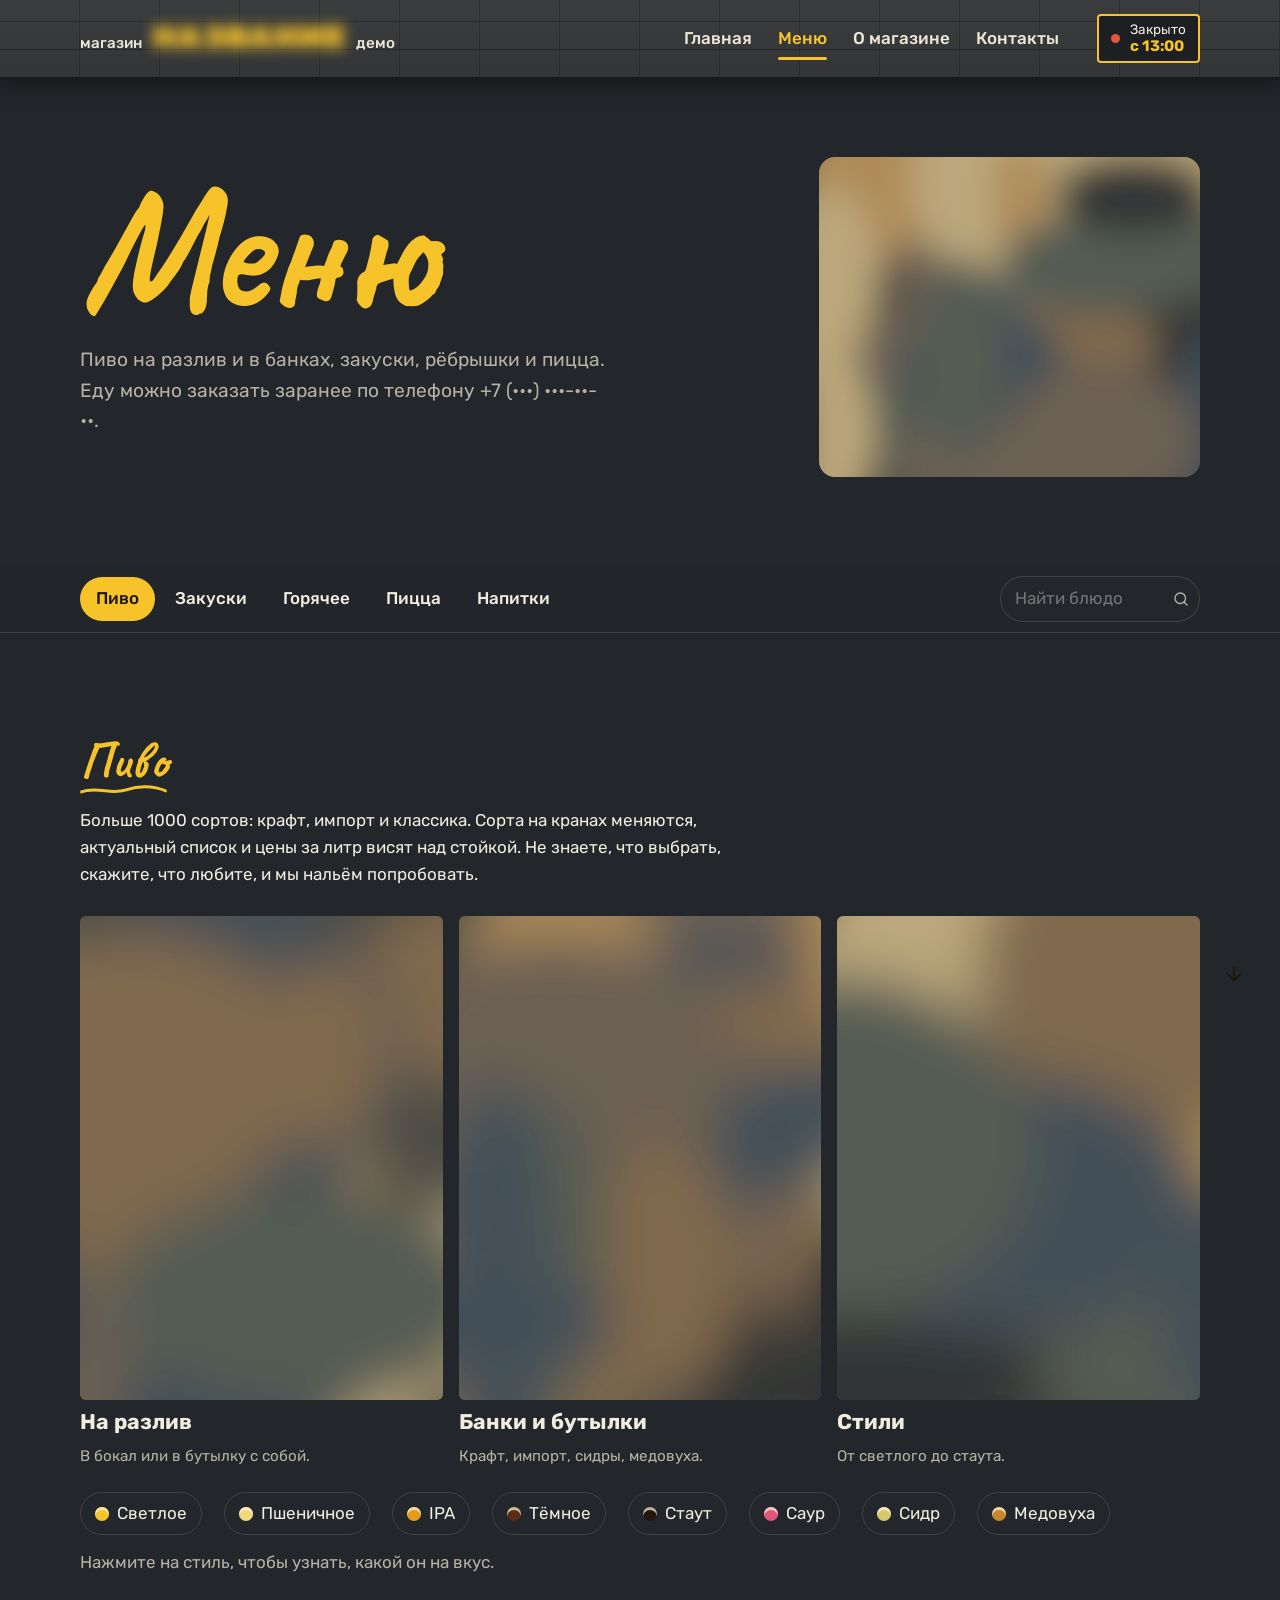
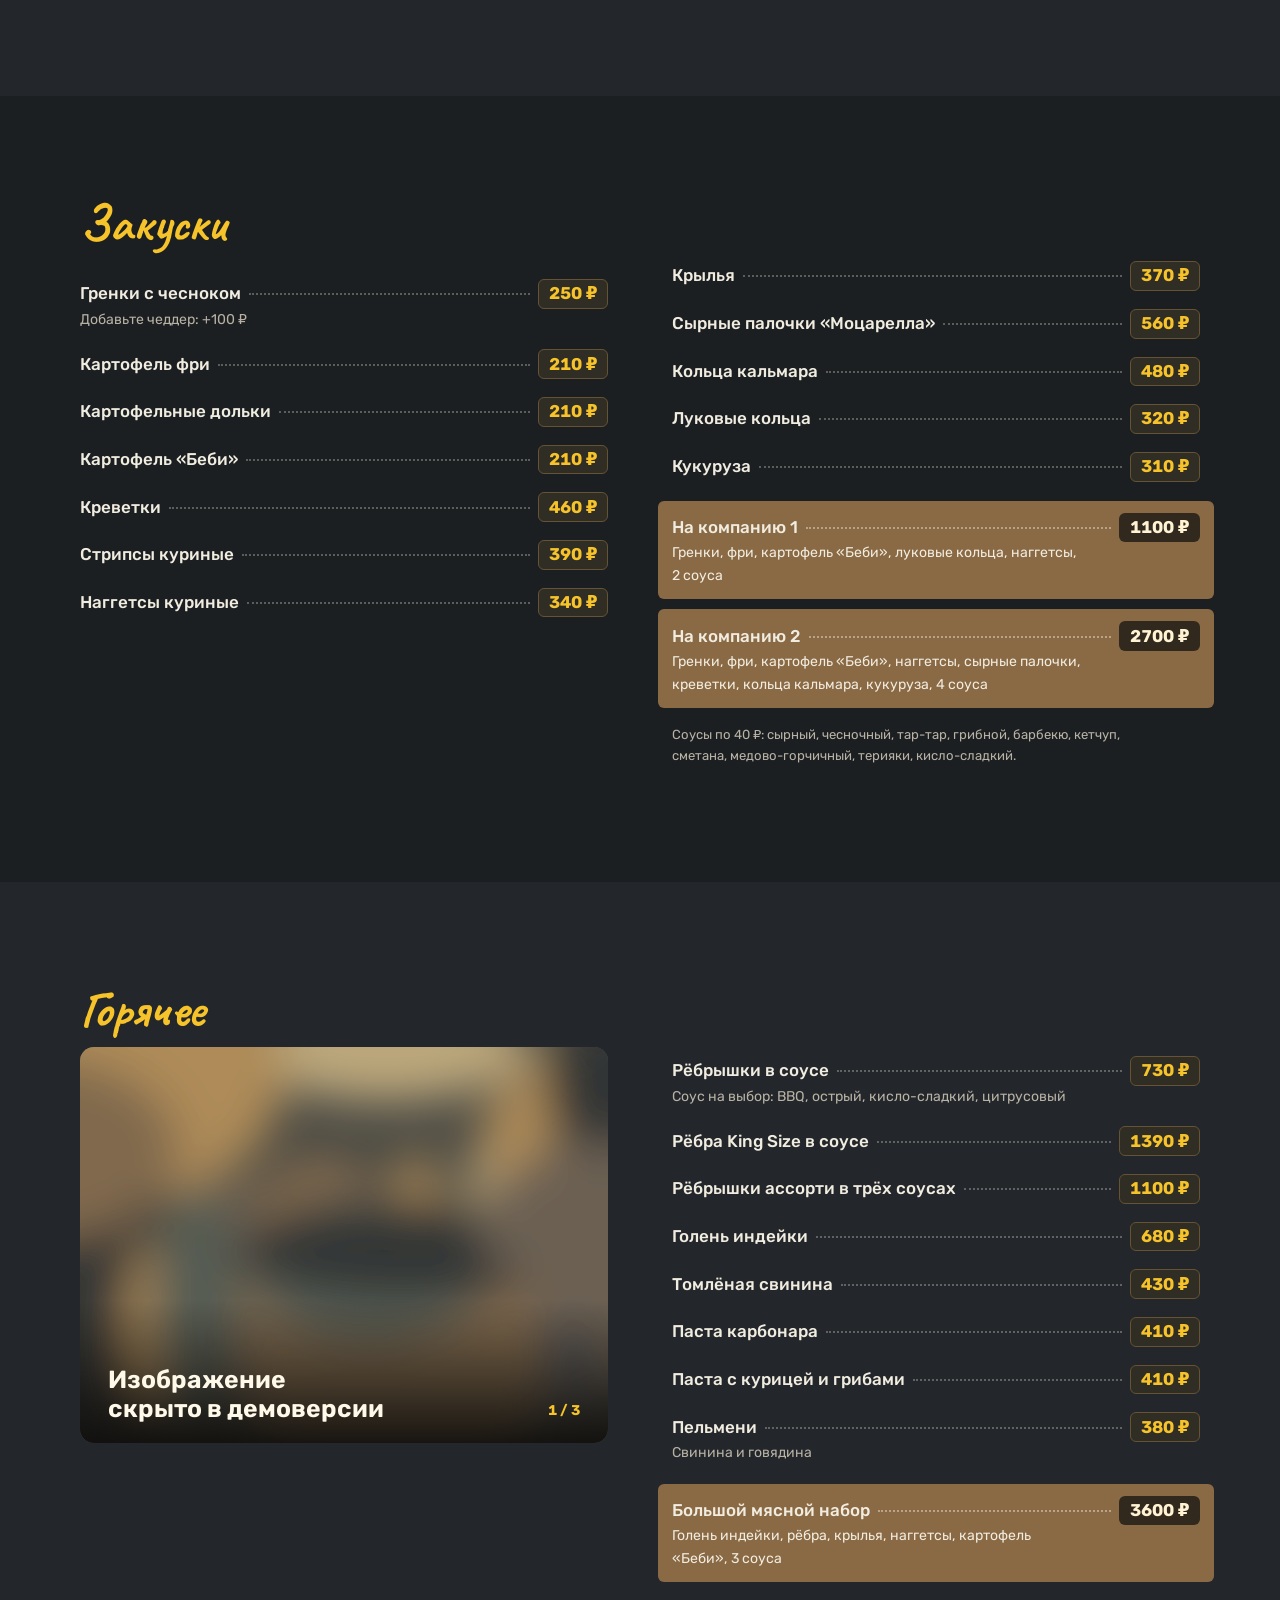
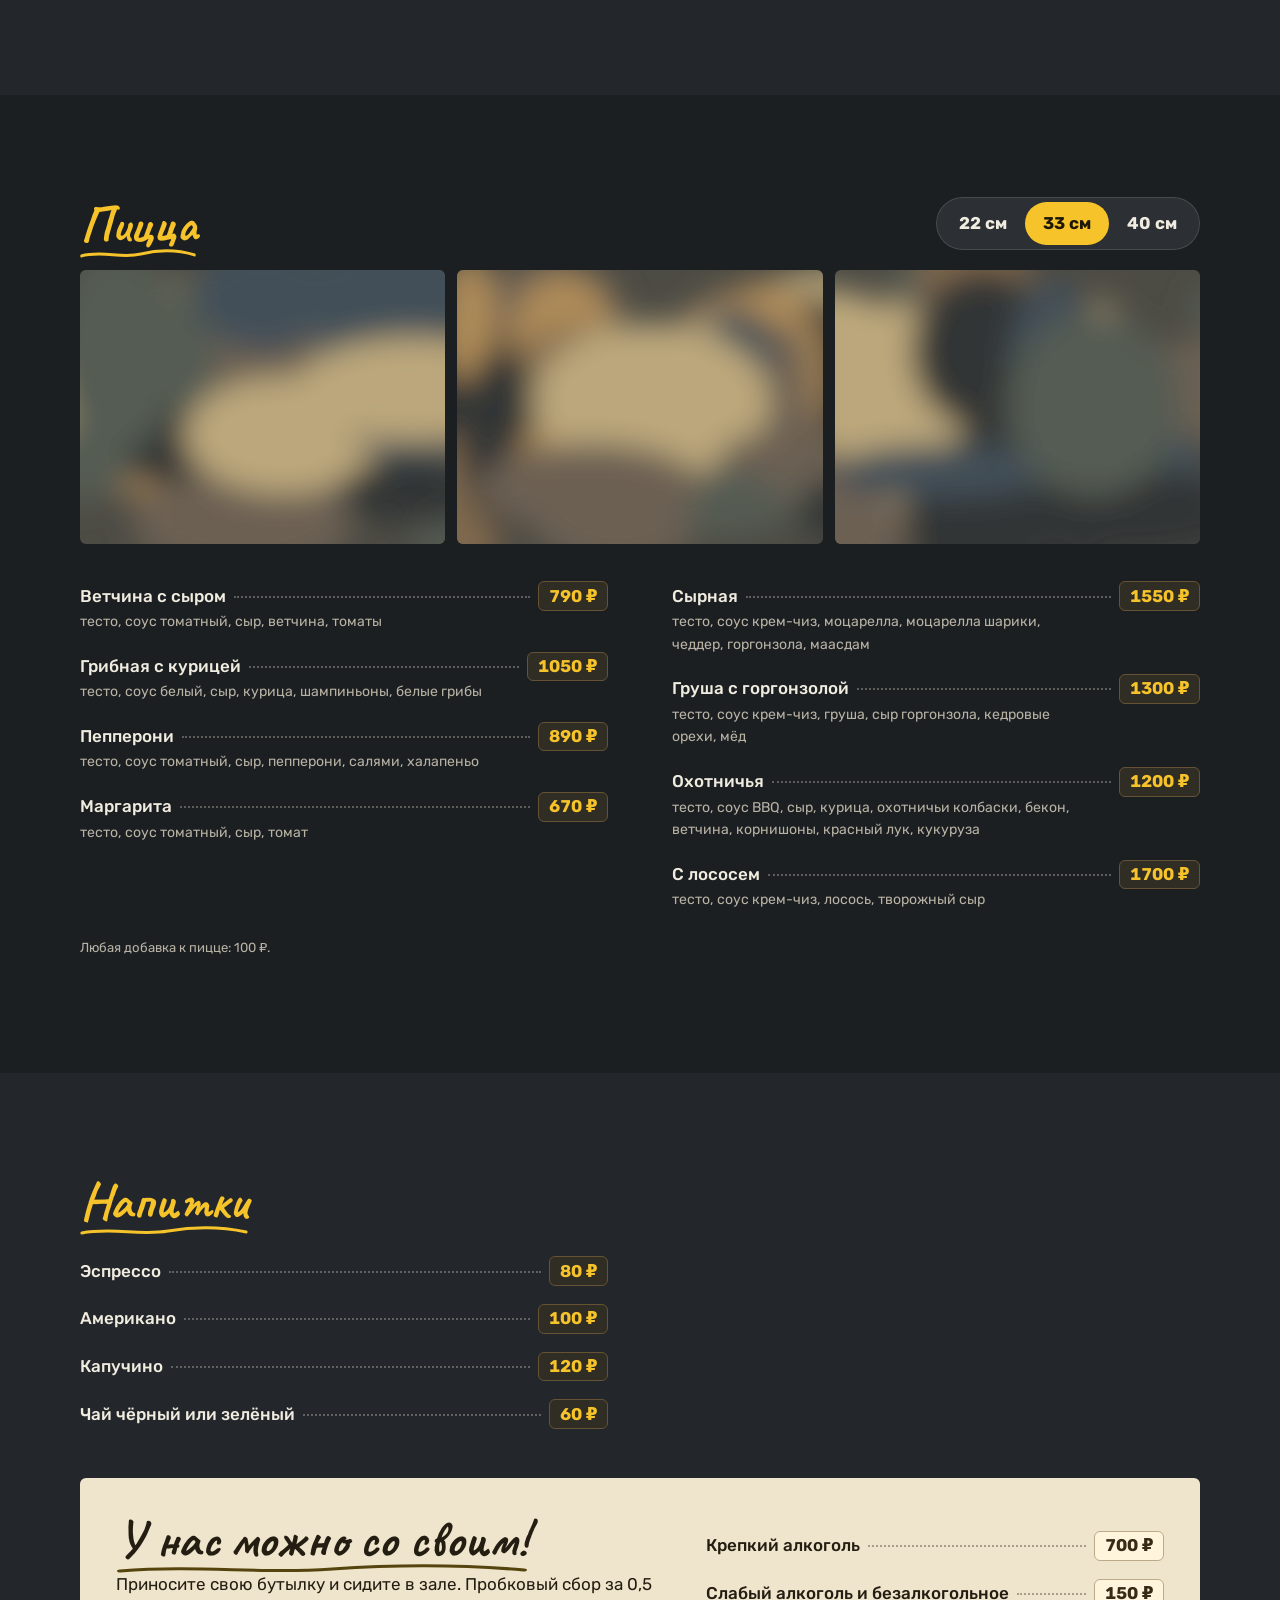
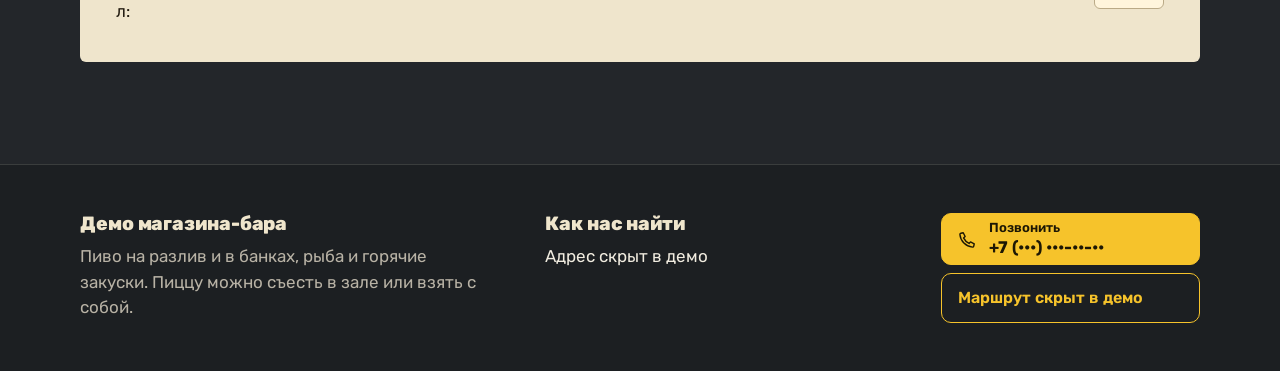
==== commit bfbb4f5e: "Clarify snacks section heading" ====
--- a/menu.html
+++ b/menu.html
@@ -68,7 +68,7 @@
     <section id="snacks" class="m-section band">
       <div class="wrap board-cols">
         <div>
-          <h2 class="hand">Горячие закуски</h2>
+          <h2 class="hand">Закуски</h2>
           <ul class="dots">
             <li><span class="row"><span class="name">Гренки с чесноком</span><span class="price">250 ₽</span></span><span class="desc">Добавьте чеддер: +100 ₽</span></li>
             <li><span class="row"><span class="name">Картофель фри</span><span class="price">210 ₽</span></span></li>
